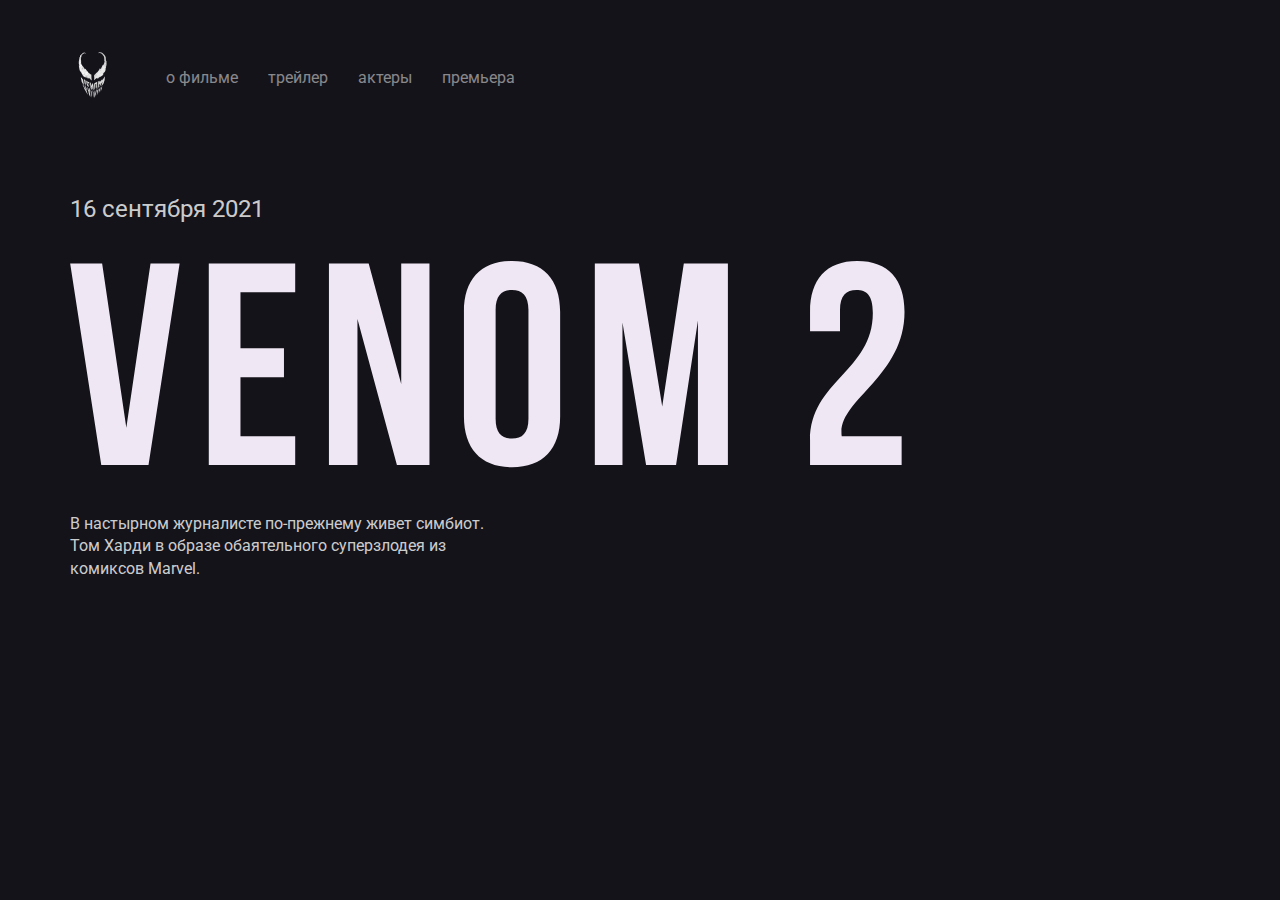
==== index.html @ 4fa2eccf "Создали структуру проекта и сверстали шапку сайта" ====
<!DOCTYPE html>
<html lang="ru">
<head>
  <meta charset="UTF-8">
  <meta http-equiv="X-UA-Compatible" content="IE=edge">
  <meta name="viewport" content="width=device-width, initial-scale=1.0">
  <title>Venom 2 - сайт о фильме</title>
  <link rel="preconnect" href="https://fonts.gstatic.com">
  <link href="https://fonts.googleapis.com/css2?family=Roboto:wght@400;700&display=swap" rel="stylesheet">
  <link rel="stylesheet" href="css/normalize.css">
  <link rel="stylesheet" href="css/style.css">
</head>
<body>
  <div class="container">
    <header class="header">
      <a href="/" class="logo-link">
        <img width="46" height="71" src="img/logo.png" alt="logo: venom" class="logo-image">
      </a>
      <nav class="nav">
        <ul class="nav-menu">
          <li class="nav-menu-item">
            <a href="about.html" class="nav-menu-link">о фильме</a>
          </li>
          <li class="nav-menu-item">
            <a href="trailer.html" class="nav-menu-link">трейлер</a>
          </li>
          <li class="nav-menu-item">
            <a href="actors.html" class="nav-menu-link">актеры</a>
          </li>
          <li class="nav-menu-item">
            <a href="premier.html" class="nav-menu-link">премьера</a>
          </li>
        </ul>
      </nav>
    </header>
    <div class="film">
      <div class="film-text">
        <span class="film-date">16 сентября 2021</span>
        <img src="img/venom - 2.svg" alt="logo: venom 2" class="film-logo">
        <p class="film-description">В настырном журналисте по-прежнему живет симбиот. Том Харди в образе обаятельного суперзлодея из комиксов Marvel.</p>
      </div>
      <!-- /.hero-text -->
    </div>
    <!-- /.hero -->
  </div>
</body>
</html>
---- css/style.css ----
body {
  background-color: #14131a;
  color: #fff;
  font-family: "Roboto", sans-serif;
}

.container {
  max-width: 1140px;
  margin: auto;
}

.header {
  display: flex;
  align-items: center;
  padding-top: 40px;
  margin-bottom: 80px;
}

.logo-link {
  display: inline-block;
  margin-right: 50px;
}

.nav-menu {
  margin: 0;
  padding: 0;
  list-style: none;
  display: flex;
}

.nav-menu-item {
  margin-right: 30px;
}

.nav-menu-link {
  text-decoration: none;
  color: rgba(255, 255, 255, 0.5);
}

.film-date {
  display: block;
  font-size: 24px;
  line-height: 28px;
  margin-bottom: 38px;
  color: rgba(255, 255, 255, 0.8);
}

.film-description {
  margin-top: 40px;
  font-size: 16px;
  max-width: 423px;
  line-height: 140%;
  color: rgba(255, 255, 255, 0.8);
}
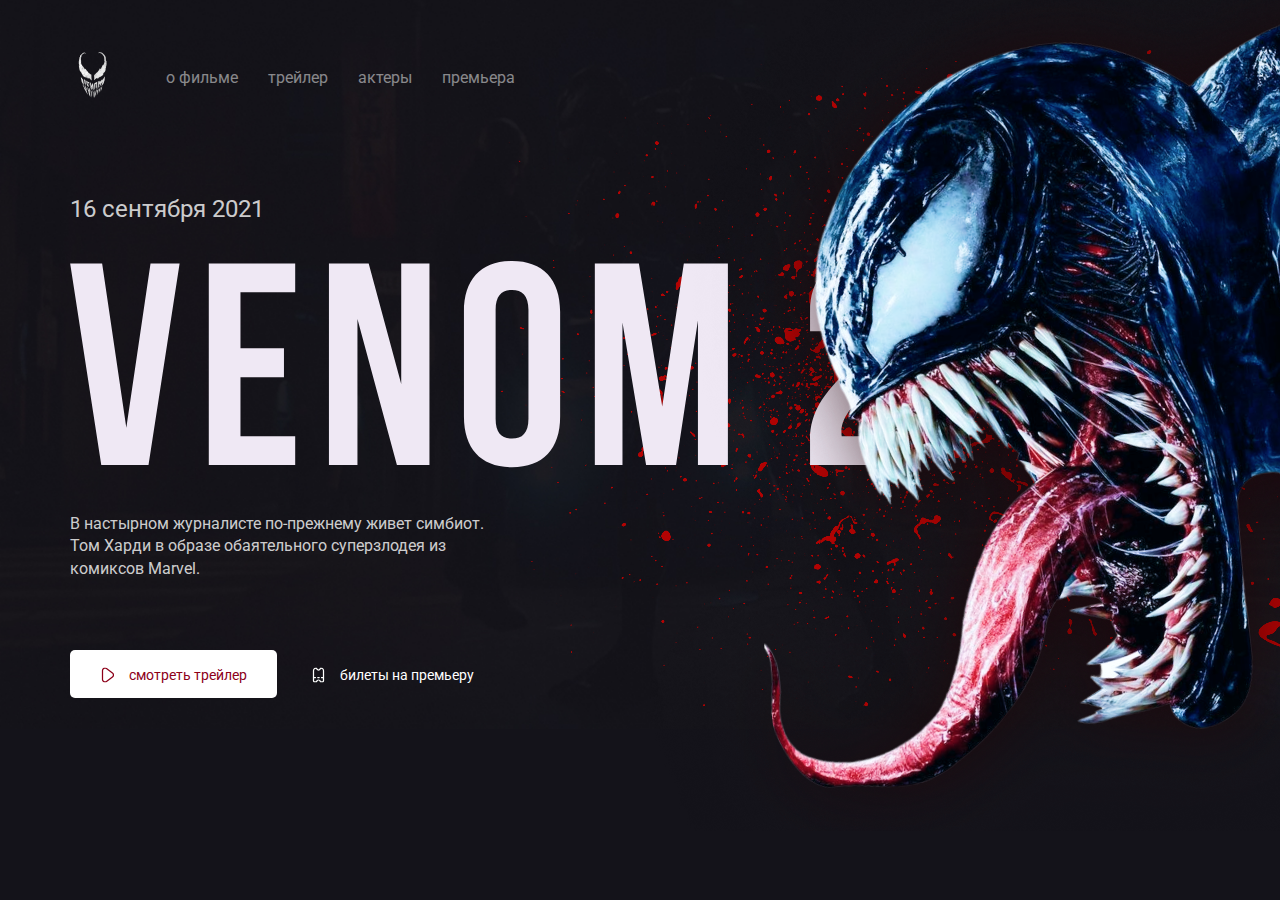
==== commit 681055ab: "Сверстали главную страницу. Добавили изображения" ====
--- a/index.html
+++ b/index.html
@@ -10,7 +10,7 @@
   <link rel="stylesheet" href="css/normalize.css">
   <link rel="stylesheet" href="css/style.css">
 </head>
-<body>
+<body class="blood">
   <div class="container">
     <header class="header">
       <a href="/" class="logo-link">
@@ -37,11 +37,29 @@
       <div class="film-text">
         <span class="film-date">16 сентября 2021</span>
         <img src="img/venom - 2.svg" alt="logo: venom 2" class="film-logo">
-        <p class="film-description">В настырном журналисте по-прежнему живет симбиот. Том Харди в образе обаятельного суперзлодея из комиксов Marvel.</p>
+        <p class="film-description">
+          В настырном журналисте по-прежнему живет симбиот. Том Харди в образе обаятельного суперзлодея из комиксов Marvel.
+        </p>
       </div>
-      <!-- /.hero-text -->
+      <!-- /.film-text -->
+      <div class="button-group">
+        <button class="button button-primary">
+          <img width="15px" src="img/play.svg" alt="icon: play" class="button-icon">
+          <span class="button-text">
+            смотреть трейлер
+          </span>
+        </button>
+        <a href="trailer.html" class="button button-link">
+          <img width="15px" src="img/ticket.svg" alt="icon: Ticket" class="button-icon">
+          <span class="button-text">
+            билеты на премьеру
+          </span>
+        </a>
+      </div>
     </div>
-    <!-- /.hero -->
+    <!-- /.film -->
   </div>
+  <!-- /.container -->
+  <img src="img/venom.png" alt="photo: Venom" class="venom">
 </body>
 </html>--- a/css/style.css
+++ b/css/style.css
@@ -1,5 +1,4 @@
 body {
-  background-color: #14131a;
   color: #fff;
   font-family: "Roboto", sans-serif;
 }
@@ -52,3 +51,47 @@
   line-height: 140%;
   color: rgba(255, 255, 255, 0.8);
 }
+
+.button {
+  padding: 15px 30px;
+  border: none;
+  border-radius: 5px;
+  text-decoration: none;
+  cursor: pointer;
+}
+
+.button-text,
+.button-icon {
+  display: inline-block;
+  vertical-align: middle;
+}
+
+.button-text {
+  font-size: 14px;
+  line-height: 16px;
+  margin-left: 10px;
+}
+
+.button-primary {
+  color: #8d0019;
+  background-color: #fff;
+}
+
+.button-link {
+  color: #fff;
+}
+
+.button-group {
+  margin-top: 70px;
+}
+
+.venom {
+  position: absolute;
+  top: 0;
+  right: 0;
+}
+
+.blood {
+  background: url("..//img/blood.png") no-repeat top right,
+    #14131a url("..//img/background.jpg") no-repeat center center / 100%;
+}
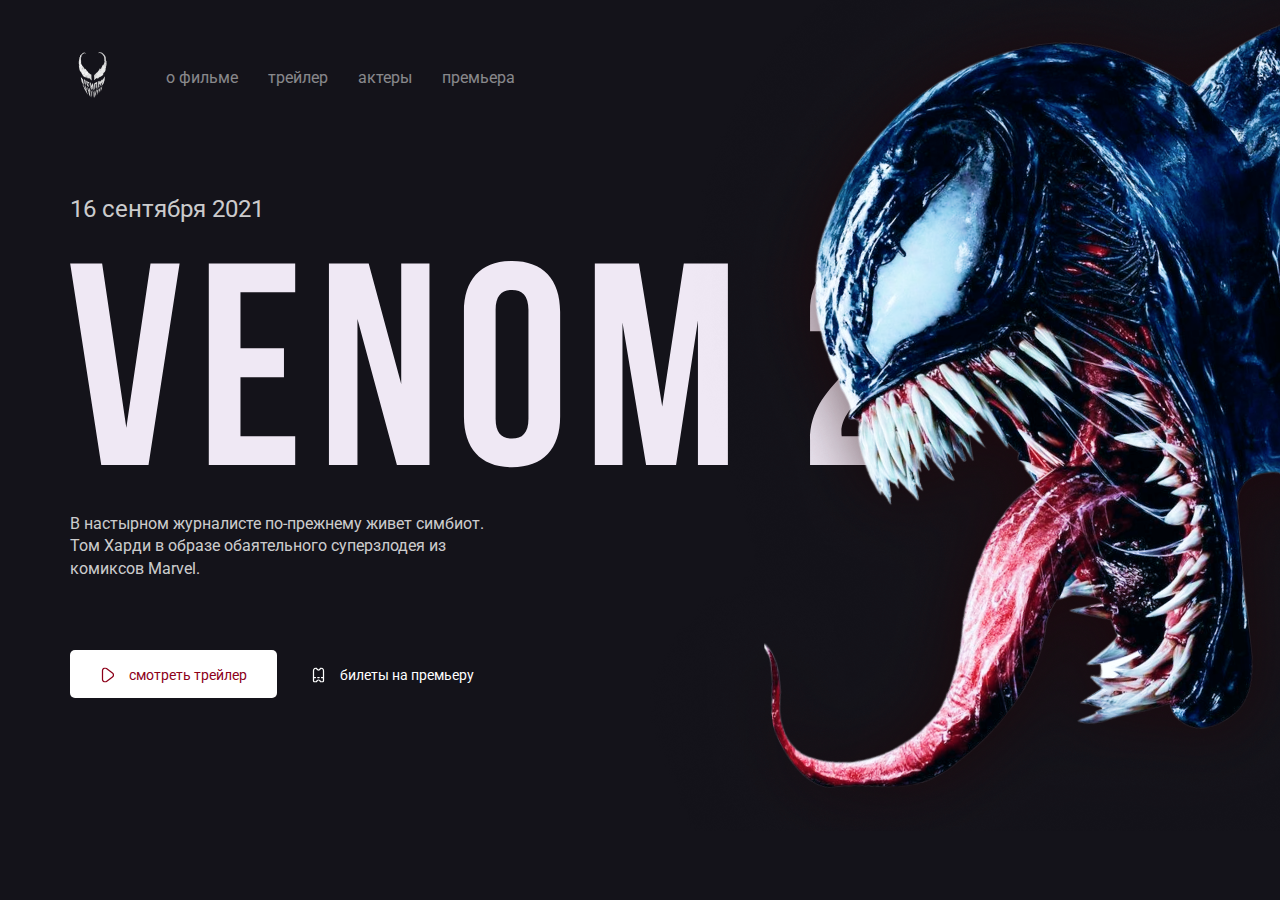
==== commit 5bc509d4: "Сверстали страницу "о фильме"" ====
--- a/index.html
+++ b/index.html
@@ -4,7 +4,7 @@
   <meta charset="UTF-8">
   <meta http-equiv="X-UA-Compatible" content="IE=edge">
   <meta name="viewport" content="width=device-width, initial-scale=1.0">
-  <title>Venom 2 - сайт о фильме</title>
+  <title>Главная - веном 2</title>
   <link rel="preconnect" href="https://fonts.gstatic.com">
   <link href="https://fonts.googleapis.com/css2?family=Roboto:wght@400;700&display=swap" rel="stylesheet">
   <link rel="stylesheet" href="css/normalize.css">
--- a/css/style.css
+++ b/css/style.css
@@ -1,6 +1,7 @@
 body {
   color: #fff;
   font-family: "Roboto", sans-serif;
+  background-color: #14131a;
 }
 
 .container {
@@ -91,7 +92,101 @@
   right: 0;
 }
 
-.blood {
-  background: url("..//img/blood.png") no-repeat top right,
-    #14131a url("..//img/background.jpg") no-repeat center center / 100%;
+.praimery-bg {
+  background: #14131a url("..//img/background.jpg") no-repeat center center /
+    100%;
 }
+
+/* О фильме страница */
+.content {
+  display: flex;
+}
+
+.col {
+  flex-basis: 50%;
+}
+
+.content-title {
+  font-weight: bold;
+  font-size: 36px;
+  line-height: 42px;
+  color: rgba(255, 255, 255, 0.8);
+  margin-bottom: 20px;
+}
+
+.content-text {
+  font-size: 16px;
+  line-height: 140%;
+  color: rgba(255, 255, 255, 0.8);
+  max-width: 423px;
+  margin-bottom: 30px;
+}
+
+.content-subtitle {
+  font-size: 16px;
+  line-height: 148%;
+  color: rgba(255, 255, 255, 0.8);
+  margin-bottom: 15px;
+  margin-top: 0;
+}
+
+.content .list {
+  list-style-type: none;
+  padding: 0;
+}
+
+.list-item {
+  line-height: 1, 5;
+}
+.colum-2 {
+  -webkit-column-count: 2;
+  -moz-column-count: 2;
+  column-count: 2;
+  -webkit-column-gap: 20px;
+  -moz-column-gap: 20px;
+  column-gap: 20px;
+  max-width: 350px;
+}
+
+.content .trailer {
+  width: 356px;
+  height: 205px;
+  background: url("..//img/Trailer\ cover.jpg") no-repeat center / contain;
+  border-radius: 5px;
+  display: flex;
+  align-items: center;
+  justify-content: center;
+  margin-top: 33px;
+}
+
+.trailer .play {
+  width: 45px;
+  height: 50px;
+  border-radius: 50px;
+  border: none;
+  cursor: pointer;
+}
+
+.trailer .play-icon {
+  transform: translate(1px 2px);
+}
+
+.poster-wrapper {
+  display: flex;
+  align-items: start;
+}
+
+.poster {
+  width: 362px;
+  border-radius: 5px;
+  margin-right: 30px;
+}
+
+.poster-wrapper .content-subtitle {
+  margin-bottom: 5px;
+}
+
+.poster-wrapper .list {
+  margin: 0;
+  margin-bottom: 20px;
+}
